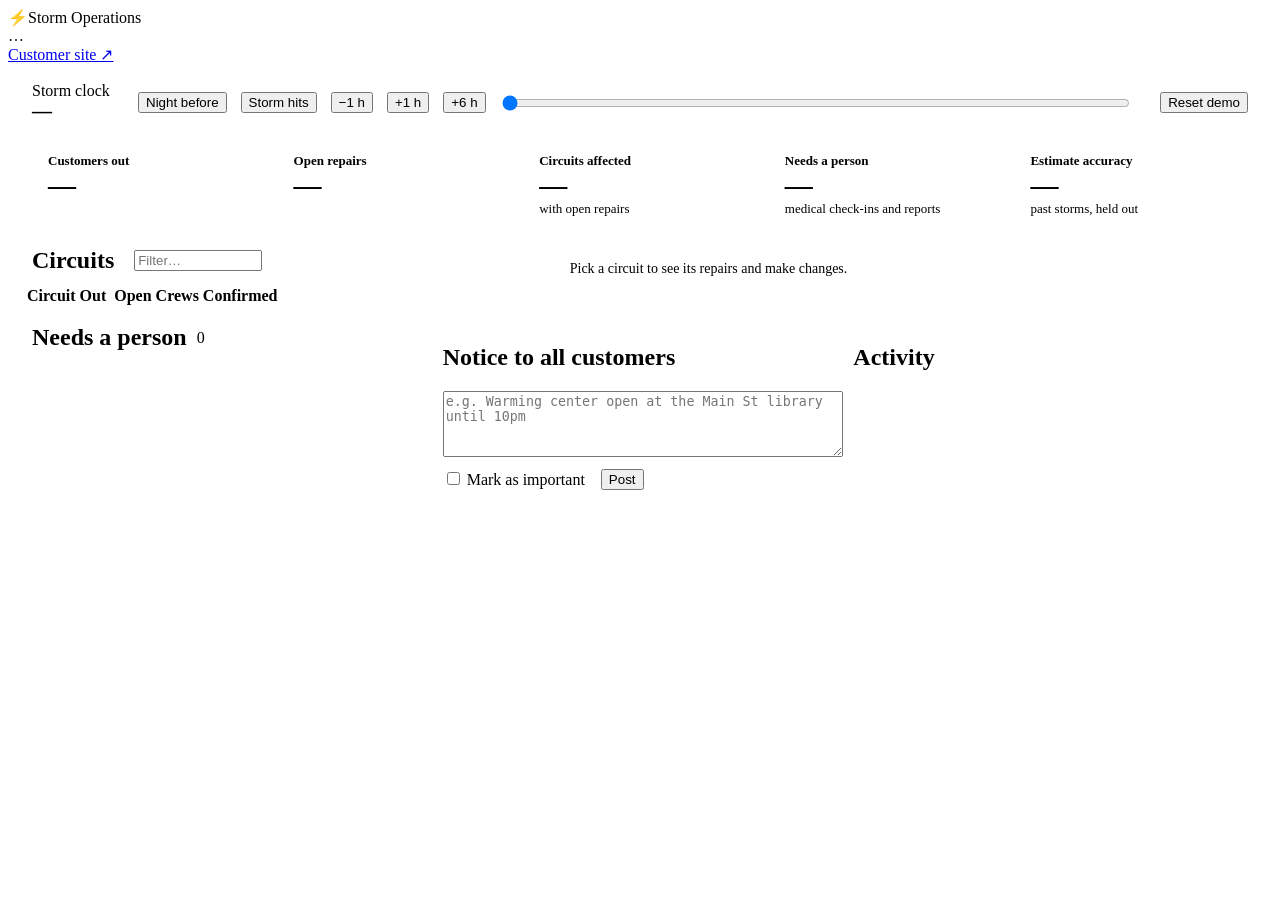
==== web/ops.html @ 541375b6 "Operations console and redesigned customer site - /ops: storm operations console for utility staff. " ====
<!doctype html>
<html lang="en">
<head>
<meta charset="utf-8">
<meta name="viewport" content="width=device-width, initial-scale=1">
<title>Storm Operations</title>
<link rel="stylesheet" href="/static/app.css">
<style>
.wrap { max-width: 1560px; margin: 0 auto; padding: 18px 24px 40px; display: grid; gap: 16px; }
.clockbar { display: flex; flex-wrap: wrap; align-items: center; gap: 10px 14px; }
.clockbar .now { font-size: 20px; font-weight: 750; font-variant-numeric: tabular-nums; min-width: 92px; }
.clockbar input[type=range] { flex: 1; min-width: 180px; accent-color: var(--brand); }
.kpis { display: grid; grid-template-columns: repeat(5, minmax(0, 1fr)); gap: 12px; }
.kpi { padding: 14px 16px; }
.kpi .k { color: var(--muted); font-size: 13px; font-weight: 600; }
.kpi .v { font-size: 28px; font-weight: 750; letter-spacing: -.01em; font-variant-numeric: tabular-nums; }
.kpi .d { color: var(--muted); font-size: 13px; }
.kpi.alert .v { color: var(--bad); }
.grid { display: grid; grid-template-columns: minmax(0, 1.05fr) minmax(0, 1.35fr) minmax(300px, .85fr); gap: 16px; align-items: start; }
.stack { display: grid; gap: 16px; }
.scroll { max-height: 640px; overflow: auto; margin: 0 -8px; }
.head { display: flex; align-items: center; gap: 10px; margin-bottom: 10px; }
.head h2 { margin: 0; }
.detail h3 { font-size: 22px; font-weight: 750; }
.facts { display: flex; flex-wrap: wrap; gap: 6px 16px; color: var(--ink-2); font-size: 14px; margin-top: 4px; }
.section { border-top: 1px solid var(--line); padding-top: 14px; margin-top: 14px; }
.section h2 { margin-bottom: 8px; }
.row { display: flex; flex-wrap: wrap; gap: 8px; align-items: center; }
.est { display: grid; grid-template-columns: auto 1fr; gap: 4px 14px; }
.est .l { color: var(--muted); font-size: 13px; }
.stepper { display: inline-flex; align-items: center; border: 1px solid var(--line); border-radius: 10px; overflow: hidden; }
.stepper button { border: 0; background: var(--surface-2); width: 34px; height: 34px; cursor: pointer; font-size: 18px; }
.stepper span { min-width: 44px; text-align: center; font-weight: 700; font-variant-numeric: tabular-nums; }
.queue { display: grid; gap: 8px; }
.q { border: 1px solid var(--line); border-radius: 12px; padding: 10px 12px; }
.q .t { display: flex; gap: 8px; align-items: center; font-weight: 650; }
.q .w { color: var(--ink-2); font-size: 13px; margin-top: 2px; }
.log { display: grid; gap: 6px; font-size: 13px; }
.log .e { display: grid; grid-template-columns: 1fr auto; gap: 8px; align-items: start; padding: 6px 0; border-bottom: 1px solid var(--line); }
.log .e.undone { color: var(--muted); text-decoration: line-through; }
.empty { color: var(--muted); font-size: 14px; }
textarea.field { width: 100%; resize: vertical; min-height: 60px; }
.bar { height: 6px; background: var(--surface-2); border-radius: 3px; overflow: hidden; min-width: 50px; }
.bar i { display: block; height: 100%; background: var(--bad); }
.tag { font-size: 12px; color: var(--muted); }
@media (max-width: 1280px) { .grid { grid-template-columns: minmax(0, 1fr) minmax(0, 1.3fr); } .grid > .stack:last-child { grid-column: 1 / -1; grid-template-columns: repeat(auto-fit, minmax(300px, 1fr)); } }
@media (max-width: 900px) { .grid { grid-template-columns: 1fr; } .kpis { grid-template-columns: repeat(2, 1fr); } .wrap { padding: 14px 16px 30px; } }
</style>
</head>
<body>
<header class="topbar">
  <div class="brand"><span class="mark" aria-hidden="true">⚡</span>Storm Operations</div>
  <span class="pill info" id="storm-chip">…</span>
  <div class="spacer"></div>
  <a class="btn" href="/" target="_blank" rel="noopener">Customer site ↗</a>
</header>

<main class="wrap">
  <section class="card clockbar" aria-label="Storm clock">
    <div><div class="small muted">Storm clock</div><div class="now" id="now">—</div></div>
    <button class="btn" data-to="-1">Night before</button>
    <button class="btn" data-to="0">Storm hits</button>
    <button class="btn" data-step="-1">−1 h</button>
    <button class="btn" data-step="1">+1 h</button>
    <button class="btn" data-step="6">+6 h</button>
    <input type="range" id="slider" min="-1" max="160" step="1" value="-1" aria-label="Storm hour">
    <span class="small muted" id="slider-l"></span>
    <button class="btn danger" id="reset">Reset demo</button>
  </section>

  <section class="kpis" aria-label="System status">
    <div class="card kpi"><div class="k">Customers out</div><div class="v" id="k-out">—</div><div class="d" id="k-out-d"></div></div>
    <div class="card kpi"><div class="k">Open repairs</div><div class="v" id="k-open">—</div><div class="d" id="k-open-d"></div></div>
    <div class="card kpi"><div class="k">Circuits affected</div><div class="v" id="k-circ">—</div><div class="d">with open repairs</div></div>
    <div class="card kpi alert"><div class="k">Needs a person</div><div class="v" id="k-esc">—</div><div class="d">medical check-ins and reports</div></div>
    <div class="card kpi"><div class="k">Estimate accuracy</div><div class="v" id="k-acc">—</div><div class="d" id="k-acc-d">past storms, held out</div></div>
  </section>

  <div class="grid">
    <section class="card">
      <div class="head"><h2>Circuits</h2><div class="spacer"></div><input class="field" id="filter" placeholder="Filter…" style="width:120px" aria-label="Filter circuits"></div>
      <div class="scroll"><table class="data" id="circuits"><thead><tr><th>Circuit</th><th class="num">Out</th><th></th><th class="num">Open</th><th class="num">Crews</th><th>Confirmed</th></tr></thead><tbody></tbody></table></div>
    </section>

    <section class="card detail" id="detail" aria-live="polite"><p class="empty">Pick a circuit to see its repairs and make changes.</p></section>

    <div class="stack">
      <section class="card"><div class="head"><h2>Needs a person</h2><span class="pill bad" id="esc-n">0</span></div><div class="queue" id="queue"></div></section>
      <section class="card">
        <h2>Notice to all customers</h2>
        <textarea class="field" id="sys-notice" maxlength="280" placeholder="e.g. Warming center open at the Main St library until 10pm"></textarea>
        <div class="row" style="margin-top:8px"><label class="small"><input type="checkbox" id="sys-warn"> Mark as important</label><div class="spacer"></div><button class="btn primary" id="sys-post">Post</button></div>
      </section>
      <section class="card"><h2>Activity</h2><div class="log" id="log"></div></section>
    </div>
  </div>
</main>
<div class="toast" id="toast"></div>

<script>
const $ = id => document.getElementById(id);
const esc = s => String(s ?? "").replace(/[&<>"]/g, c => ({ "&": "&amp;", "<": "&lt;", ">": "&gt;", '"': "&quot;" }[c]));
const fmt = n => Number(n).toLocaleString();
async function api(path, opts) {
  const r = await fetch(path, opts);
  if (!r.ok) { let m = r.statusText; try { m = (await r.json()).detail || m; } catch {} throw new Error(m); }
  return r.json();
}
const post = (path, body) => api(path, { method: "POST", headers: { "Content-Type": "application/json" }, body: JSON.stringify(body || {}) });
function toast(t) { const el = $("toast"); el.textContent = t; el.classList.add("on"); clearTimeout(toast.h); toast.h = setTimeout(() => el.classList.remove("on"), 2800); }

let S = { clock: null, overview: null, sel: null, detail: null, busy: false };

async function loadAll() {
  const [ov, q, log] = await Promise.all([api("/api/ops/overview"), api("/api/ops/escalations"), api("/api/ops/actions")]);
  S.overview = ov; S.clock = ov.clock;
  renderClock(); renderKpis(ov); renderCircuits(); renderQueue(q); renderLog(log);
  if (S.sel) await loadDetail(S.sel);
}
async function loadAccuracy() {
  try {
    const bt = await api("/api/backtest"), s = bt.uses_calibration ? bt.calibrated_on_test : bt.raw_on_test;
    $("k-acc").textContent = Math.round(s.coverage * 100) + "%";
    $("k-acc-d").textContent = `inside the range · ${Math.round(s.too_optimistic * 100)}% too soon`;
  } catch {}
}

// ---------- clock ----------
function renderClock() {
  const c = S.clock;
  $("storm-chip").textContent = `${c.storm} · winds to ${c.max_wind_mph} mph`;
  $("now").textContent = c.label;
  $("slider").max = c.max_h; $("slider").value = c.t_h;
  $("slider-l").textContent = c.phase === "pre_storm" ? `night before · storm in ${c.eta_hours} h` : `storm hour ${c.t_h}`;
}
async function setClock(h) {
  if (S.busy) return; S.busy = true; document.body.style.cursor = "progress";
  try {
    const r = await post("/api/ops/clock", { to_h: h });
    if (r.texts_sent) toast(`${r.texts_sent} customer text${r.texts_sent > 1 ? "s" : ""} sent`);
    await loadAll();
  } catch (e) { toast(e.message); } finally { S.busy = false; document.body.style.cursor = ""; }
}
document.querySelectorAll("[data-to]").forEach(b => b.onclick = () => setClock(+b.dataset.to));
document.querySelectorAll("[data-step]").forEach(b => b.onclick = () => setClock(Math.max(-1, Math.max(0, S.clock.t_h) + +b.dataset.step)));
$("slider").oninput = () => { const v = +$("slider").value; $("slider-l").textContent = v < 0 ? "night before" : `storm hour ${v}`; };
$("slider").onchange = () => setClock(+$("slider").value);
$("reset").onclick = async () => {
  if (!confirm("Reset the demo? This clears the storm clock, every staff action, and the SMS sessions.")) return;
  await post("/api/ops/reset"); S.sel = null; $("detail").innerHTML = `<p class="empty">Pick a circuit to see its repairs and make changes.</p>`;
  toast("Demo reset"); loadAll();
};

// ---------- overview ----------
function renderKpis(ov) {
  $("k-out").textContent = fmt(ov.customers_out);
  $("k-out-d").textContent = `of ${fmt(ov.customers_total)} customers (${(100 * ov.customers_out / Math.max(1, ov.customers_total)).toFixed(1)}%)`;
  $("k-open").textContent = fmt(ov.open_repairs);
  $("k-open-d").textContent = `${fmt(ov.done_repairs)} completed`;
  $("k-circ").textContent = fmt(ov.circuits_affected);
  $("k-esc").textContent = fmt(ov.escalations);
}
function renderCircuits() {
  const f = $("filter").value.trim().toLowerCase();
  const rows = (S.overview ? S.overview.circuits : []).filter(r => !f || r.circuit_id.toLowerCase().includes(f) || String(r.substation_id).toLowerCase().includes(f));
  const max = Math.max(1, ...rows.map(r => r.customers_out));
  $("circuits").querySelector("tbody").innerHTML = rows.length ? rows.map(r => `
    <tr data-c="${esc(r.circuit_id)}" class="${r.circuit_id === S.sel ? "sel" : ""}">
      <td><b>${esc(r.circuit_id)}</b><div class="tag">${esc(r.substation_id || "")}</div></td>
      <td class="num">${fmt(r.customers_out)}</td>
      <td><div class="bar"><i style="width:${(100 * r.customers_out / max).toFixed(0)}%"></i></div></td>
      <td class="num">${r.open_repairs}</td>
      <td class="num">${r.crews ?? "–"}${r.crews_set_by_ops ? " ✎" : ""}</td>
      <td>${r.confirmed_etr_h != null ? '<span class="pill good">✓</span>' : ""}</td></tr>`).join("")
    : `<tr><td colspan="6" class="empty">${S.clock && S.clock.phase === "pre_storm" ? "No damage yet. Move the storm clock forward." : "No circuits with damage."}</td></tr>`;
}
$("filter").oninput = renderCircuits;
$("circuits").onclick = e => { const tr = e.target.closest("tr[data-c]"); if (tr) { S.sel = tr.dataset.c; renderCircuits(); loadDetail(S.sel); } };

// ---------- circuit detail ----------
async function loadDetail(cid) {
  if (!S.detail || S.detail.circuit_id !== cid) $("detail").innerHTML = `<p class="empty">Loading ${esc(cid)}…</p>`;
  try {
    const d = await api(`/api/ops/circuits/${encodeURIComponent(cid)}`), j = JSON.stringify(d);
    // Don't redraw (and wipe a half-filled form) if nothing changed or someone is typing in the panel.
    const typing = $("detail").contains(document.activeElement) && /^(INPUT|SELECT|TEXTAREA)$/.test(document.activeElement.tagName);
    if (j === S.detailJson || (S.detail && S.detail.circuit_id === cid && typing && !S.force)) return;
    S.detail = d; S.detailJson = j; renderDetail();
  } catch (e) { $("detail").innerHTML = `<p class="empty">${esc(e.message)}</p>`; }
}
function renderDetail() {
  const d = S.detail, outage = S.clock.phase === "outage";
  const crews = d.crews ?? 1;
  let h = `<h3>${esc(d.circuit_id)}</h3>
    <div class="facts"><span>${fmt(d.customers)} customers</span><span><b>${fmt(d.customers_out)}</b> out</span><span>${d.open_repairs} open repairs</span><span>${d.done_repairs} done</span></div>`;
  h += `<div class="section"><h2>Restoration</h2>`;
  if (d.confirmed_etr) h += `<p style="margin:0 0 8px"><span class="pill good">✓ Confirmed</span> Power back by <b>${esc(d.confirmed_etr)}</b> <button class="btn sm" id="etr-clear">Remove</button></p>`;
  h += d.estimate ? `<div class="est"><span class="l">Model estimate</span><span><b>${esc(d.estimate.likely)}</b> · range ${esc(d.estimate.window)}</span>
      <span class="l">Why</span><span>${d.estimate.drivers.map(esc).join("; ")}</span></div>`
    : `<p class="empty" style="margin:0">${outage ? "No customers out on this circuit." : "Estimates appear once the storm hits."}</p>`;
  if (outage) h += `<div class="row" style="margin-top:10px"><select class="field" id="etr-at">${d.etr_options.map(o => `<option value="${o.h}">${esc(o.label)}</option>`).join("")}</select>
      <button class="btn primary" id="etr-go">Confirm restoration time</button></div>`;
  h += `</div>`;
  h += `<div class="section"><h2>Crews on this circuit</h2><div class="row">
      <div class="stepper"><button id="cr-m" aria-label="Fewer crews">−</button><span id="cr-v">${crews}</span><button id="cr-p" aria-label="More crews">+</button></div>
      <button class="btn primary" id="cr-go" ${outage ? "" : "disabled"}>Update crews</button><span class="small muted">Customers' estimates update right away.</span></div></div>`;
  h += `<div class="section"><h2>Open repairs</h2>${d.open.length ? `<table class="data"><thead><tr><th>Damage</th><th>Where</th><th>Reported</th><th></th></tr></thead><tbody>${d.open.map(r => `
      <tr style="cursor:default"><td>${esc(r.what)}<div class="tag">${esc(r.incident_id)} · ${esc(r.source)}</div></td><td>${esc(r.where)}<div class="tag">${esc(r.device_id)}</div></td>
      <td>${esc(r.reported)}</td><td class="num"><button class="btn sm" data-fix="${esc(r.incident_id)}">Mark repaired</button></td></tr>`).join("")}</tbody></table>`
    : `<p class="empty" style="margin:0">No open repairs.</p>`}</div>`;
  if (outage) h += `<div class="section"><h2>Log damage crews found</h2><div class="row">
      <select class="field" id="dm-type">${d.damage_types.map(t => `<option value="${t.id}">${esc(t.label)}</option>`).join("")}</select>
      <select class="field" id="dm-dev" style="max-width:260px">${d.devices.map(v => `<option value="${esc(v.device_id)}">${esc(v.label)} · ${fmt(v.customers)} customers</option>`).join("")}</select>
      <input class="field" id="dm-q" type="number" min="1" max="10" value="1" style="width:64px" aria-label="Quantity">
      <button class="btn primary" id="dm-go">Log damage</button></div></div>`;
  h += `<div class="section"><h2>Notice to this circuit</h2>${d.notices.filter(n => n.scope !== "everyone").map(n => `<p class="small" style="margin:0 0 6px">“${esc(n.text)}”</p>`).join("")}
      <div class="row"><input class="field" id="cn-text" maxlength="280" placeholder="e.g. Crews are on your street now" style="flex:1"><button class="btn" id="cn-go">Post</button></div></div>`;
  $("detail").innerHTML = h;

  let n = crews;
  const show = () => $("cr-v").textContent = n;
  $("cr-m").onclick = () => { n = Math.max(1, n - 1); show(); };
  $("cr-p").onclick = () => { n = Math.min(20, n + 1); show(); };
  $("cr-go").onclick = () => act("crews", { crews: n }, `Crews on ${d.circuit_id} set to ${n}`);
  if ($("etr-go")) $("etr-go").onclick = () => act("etr_confirmed", { at_h: +$("etr-at").value }, "Restoration time confirmed");
  if ($("etr-clear")) $("etr-clear").onclick = async () => {
    const log = await api("/api/ops/actions");
    const a = log.find(x => !x.undone && x.what === "Confirmed restoration time" && x.circuit_id === d.circuit_id);
    if (a) { await post(`/api/ops/actions/${a.id}/undo`); toast("Confirmed time removed"); loadAll(); }
  };
  $("detail").querySelectorAll("[data-fix]").forEach(b => b.onclick = () => act("repair_done", { incident_id: b.dataset.fix }, "Repair marked done"));
  if ($("dm-go")) $("dm-go").onclick = () => act("damage_found", { device_id: $("dm-dev").value, damage_type: $("dm-type").value, quantity: +$("dm-q").value }, "Damage logged");
  $("cn-go").onclick = () => { const t = $("cn-text").value.trim(); if (t) act("notice", { text: t, level: "info" }, "Notice posted to " + d.circuit_id); };
}
async function act(kind, payload, msg, circuit = S.sel) {
  if (S.busy) return; S.busy = true;
  try {
    const r = await post("/api/ops/actions", { kind, circuit_id: circuit, payload });
    toast(msg + (r.texts_sent ? ` · ${r.texts_sent} text${r.texts_sent > 1 ? "s" : ""} sent` : ""));
    S.busy = false; S.force = true; await loadAll(); S.force = false;
  } catch (e) { toast(e.message); } finally { S.busy = false; }
}
$("sys-post").onclick = () => {
  const t = $("sys-notice").value.trim(); if (!t) return;
  act("notice", { text: t, level: $("sys-warn").checked ? "warning" : "info" }, "Notice posted to all customers", null).then(() => { $("sys-notice").value = ""; });
};

// ---------- queue + log ----------
function renderQueue(q) {
  $("esc-n").textContent = q.length;
  $("queue").innerHTML = q.length ? q.map(x => `<div class="q"><div class="t"><span class="pill ${x.kind === "Safety report" ? "bad" : "warn"}">${esc(x.kind)}</span>${esc(x.who)}${x.account ? ` <span class="tag">${esc(x.account)}</span>` : ""}${x.at ? ` <span class="tag">${esc(x.at)}</span>` : ""}</div>
      <div class="w">${esc(x.why)}${x.circuit_id ? ` · ${esc(x.circuit_id)}` : ""}</div></div>`).join("")
    : `<p class="empty" style="margin:0">Nobody waiting.</p>`;
}
function renderLog(log) {
  $("log").innerHTML = log.length ? log.slice(0, 30).map(a => `<div class="e ${a.undone ? "undone" : ""}"><div><b>${esc(a.what)}</b> · ${esc(a.circuit_id)}<div class="muted">${esc(a.detail)} · ${esc(a.at)}</div></div>
      ${a.undone ? "" : `<button class="btn sm" data-undo="${a.id}">Undo</button>`}</div>`).join("")
    : `<p class="empty" style="margin:0">No changes yet.</p>`;
}
$("log").onclick = async e => {
  const b = e.target.closest("[data-undo]"); if (!b) return;
  await post(`/api/ops/actions/${b.dataset.undo}/undo`); toast("Undone"); loadAll();
};

loadAll(); loadAccuracy();
setInterval(() => { if (!S.busy) loadAll(); }, 8000);
</script>
</body>
</html>
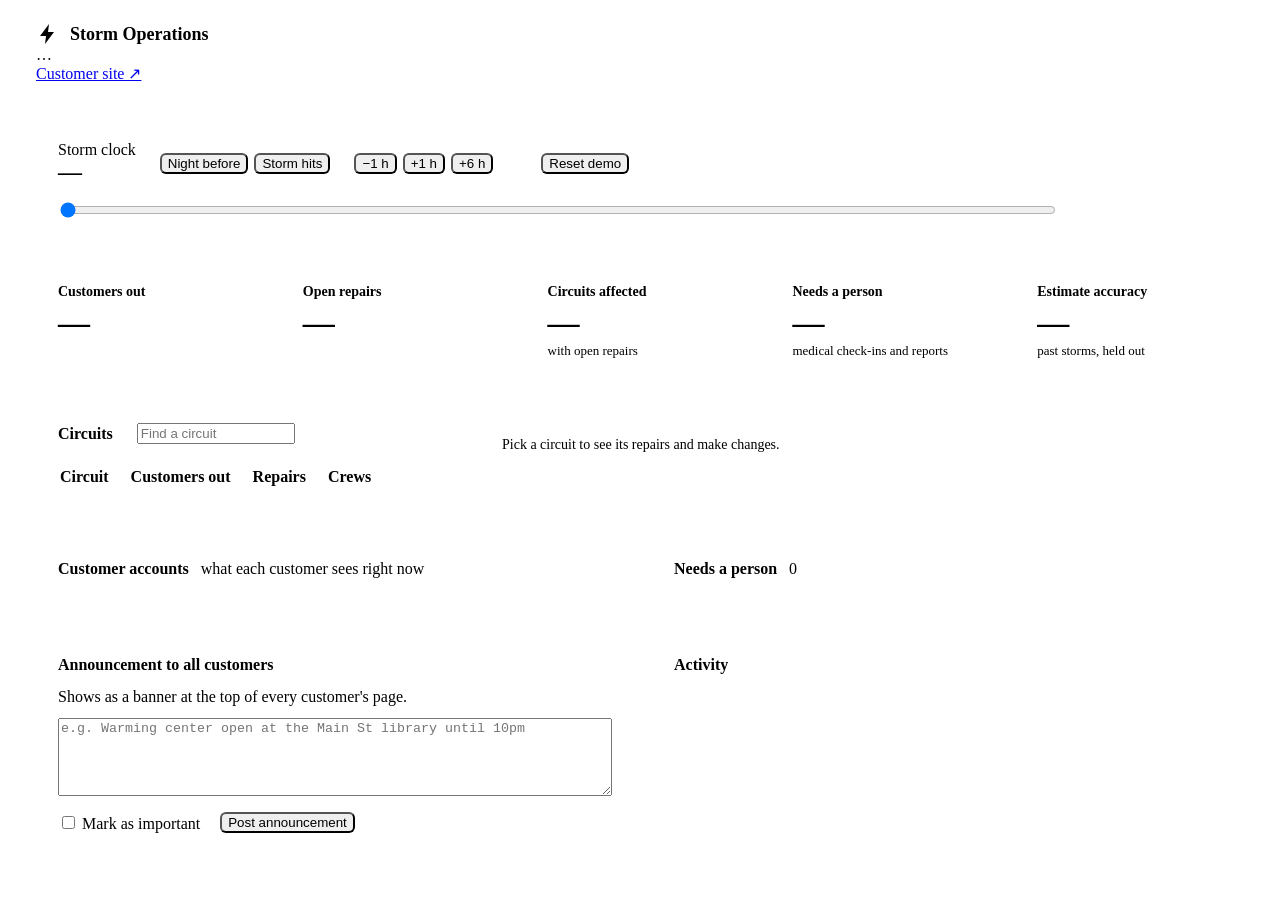
==== commit 47ed63b3: "Web chat wording, live accounts on the console, UI polish - Web chat: SMS keywords ("Reply WHY", "[E" ====
--- a/web/ops.html
+++ b/web/ops.html
@@ -6,50 +6,85 @@
 <title>Storm Operations</title>
 <link rel="stylesheet" href="/static/app.css">
 <style>
-.wrap { max-width: 1560px; margin: 0 auto; padding: 18px 24px 40px; display: grid; gap: 16px; }
-.clockbar { display: flex; flex-wrap: wrap; align-items: center; gap: 10px 14px; }
-.clockbar .now { font-size: 20px; font-weight: 750; font-variant-numeric: tabular-nums; min-width: 92px; }
-.clockbar input[type=range] { flex: 1; min-width: 180px; accent-color: var(--brand); }
-.kpis { display: grid; grid-template-columns: repeat(5, minmax(0, 1fr)); gap: 12px; }
-.kpi { padding: 14px 16px; }
-.kpi .k { color: var(--muted); font-size: 13px; font-weight: 600; }
-.kpi .v { font-size: 28px; font-weight: 750; letter-spacing: -.01em; font-variant-numeric: tabular-nums; }
+.card { border-radius: 10px; box-shadow: none; padding: 20px 22px; }
+.wrap { max-width: 1600px; margin: 0 auto; padding: 24px 28px 48px; display: grid; gap: 24px; }
+.topbar { padding: 14px 28px; }
+.wordmark { display: flex; align-items: center; gap: 10px; font-weight: 750; font-size: 18px; }
+.wordmark svg { width: 24px; height: 24px; color: var(--brand); }
+.btn { border-radius: 6px; }
+
+.clockbar { display: grid; gap: 14px; }
+.clockbar .top { display: flex; flex-wrap: wrap; align-items: center; gap: 12px 24px; }
+.clockbar .now { font-size: 24px; font-weight: 750; font-variant-numeric: tabular-nums; }
+.clockbar .group { display: inline-flex; gap: 6px; flex-wrap: wrap; }
+.clockbar .slide { display: flex; align-items: center; gap: 14px; }
+.clockbar input[type=range] { flex: 1; accent-color: var(--brand); }
+
+.kpis { display: grid; grid-template-columns: repeat(5, minmax(0, 1fr)); gap: 16px; }
+.kpi .k { color: var(--ink-2); font-size: 14px; font-weight: 600; }
+.kpi .v { font-size: 32px; font-weight: 750; letter-spacing: -.01em; font-variant-numeric: tabular-nums; margin: 4px 0 2px; }
 .kpi .d { color: var(--muted); font-size: 13px; }
 .kpi.alert .v { color: var(--bad); }
-.grid { display: grid; grid-template-columns: minmax(0, 1.05fr) minmax(0, 1.35fr) minmax(300px, .85fr); gap: 16px; align-items: start; }
-.stack { display: grid; gap: 16px; }
-.scroll { max-height: 640px; overflow: auto; margin: 0 -8px; }
-.head { display: flex; align-items: center; gap: 10px; margin-bottom: 10px; }
+
+.grid { display: grid; grid-template-columns: minmax(340px, 420px) minmax(0, 1fr); gap: 24px; align-items: start; }
+.side { grid-column: 1 / -1; display: grid; grid-template-columns: repeat(2, minmax(0, 1fr)); gap: 24px; align-items: start; }
+@media (min-width: 1700px) {
+  .grid { grid-template-columns: minmax(340px, 420px) minmax(0, 1fr) 360px; }
+  .side { grid-column: auto; grid-template-columns: 1fr; }
+}
+.head { display: flex; align-items: center; gap: 12px; margin-bottom: 14px; }
 .head h2 { margin: 0; }
-.detail h3 { font-size: 22px; font-weight: 750; }
-.facts { display: flex; flex-wrap: wrap; gap: 6px 16px; color: var(--ink-2); font-size: 14px; margin-top: 4px; }
-.section { border-top: 1px solid var(--line); padding-top: 14px; margin-top: 14px; }
-.section h2 { margin-bottom: 8px; }
-.row { display: flex; flex-wrap: wrap; gap: 8px; align-items: center; }
-.est { display: grid; grid-template-columns: auto 1fr; gap: 4px 14px; }
-.est .l { color: var(--muted); font-size: 13px; }
-.stepper { display: inline-flex; align-items: center; border: 1px solid var(--line); border-radius: 10px; overflow: hidden; }
-.stepper button { border: 0; background: var(--surface-2); width: 34px; height: 34px; cursor: pointer; font-size: 18px; }
-.stepper span { min-width: 44px; text-align: center; font-weight: 700; font-variant-numeric: tabular-nums; }
-.queue { display: grid; gap: 8px; }
-.q { border: 1px solid var(--line); border-radius: 12px; padding: 10px 12px; }
-.q .t { display: flex; gap: 8px; align-items: center; font-weight: 650; }
-.q .w { color: var(--ink-2); font-size: 13px; margin-top: 2px; }
-.log { display: grid; gap: 6px; font-size: 13px; }
-.log .e { display: grid; grid-template-columns: 1fr auto; gap: 8px; align-items: start; padding: 6px 0; border-bottom: 1px solid var(--line); }
+h2 { font-size: 16px; }
+.scroll { max-height: 640px; overflow: auto; margin: 0 -10px; }
+table.data td { padding: 11px 10px; }
+table.data th { padding: 8px 10px; }
+
+.detail h3 { font-size: 24px; font-weight: 750; }
+.facts { display: flex; flex-wrap: wrap; gap: 6px 22px; color: var(--ink-2); font-size: 15px; margin-top: 6px; }
+.section { border-top: 1px solid var(--line); padding-top: 20px; margin-top: 20px; }
+.section h2 { margin-bottom: 12px; }
+.row { display: flex; flex-wrap: wrap; gap: 10px; align-items: center; }
+.est { display: grid; grid-template-columns: 120px 1fr; gap: 8px 16px; line-height: 1.5; }
+.est .l { color: var(--muted); font-size: 14px; }
+.stepper { display: inline-flex; align-items: center; border: 1px solid var(--line); border-radius: 6px; overflow: hidden; }
+.stepper button { border: 0; background: var(--surface-2); width: 38px; height: 38px; cursor: pointer; font-size: 18px; }
+.stepper span { min-width: 48px; text-align: center; font-weight: 700; font-variant-numeric: tabular-nums; }
+.repairs { max-height: 340px; overflow: auto; margin: 0 -10px; }
+details.more { border-top: 1px solid var(--line); margin-top: 20px; padding-top: 16px; }
+details.more summary { cursor: pointer; font-weight: 650; font-size: 16px; list-style: none; display: flex; align-items: center; gap: 8px; }
+details.more summary::before { content: "+"; display: inline-grid; place-items: center; width: 20px; height: 20px; border: 1px solid var(--line); border-radius: 4px; font-weight: 600; color: var(--muted); }
+details.more[open] summary::before { content: "−"; }
+details.more summary::-webkit-details-marker { display: none; }
+details.more .body { margin-top: 14px; }
+
+.queue { display: grid; gap: 10px; }
+.accts { display: grid; }
+.acct-row { display: grid; grid-template-columns: 1fr auto; gap: 4px 12px; align-items: center; padding: 12px 0; border-bottom: 1px solid var(--line); }
+.acct-row:last-child { border-bottom: 0; }
+.acct-row .n { font-weight: 650; }
+.acct-row .st { font-size: 14px; font-weight: 600; }
+.acct-row .st.out { color: var(--bad); } .acct-row .st.on { color: var(--good); } .acct-row .st.storm { color: var(--warn); }
+.acct-row .told { grid-column: 1 / -1; font-size: 13px; color: var(--ink-2); }
+.q { border: 1px solid var(--line); border-radius: 8px; padding: 12px 14px; }
+.q .t { display: flex; gap: 8px; align-items: center; flex-wrap: wrap; font-weight: 650; }
+.q .w { color: var(--ink-2); font-size: 14px; margin-top: 4px; }
+.log { display: grid; font-size: 14px; }
+.log .e { display: grid; grid-template-columns: 1fr auto; gap: 10px; align-items: start; padding: 10px 0; border-bottom: 1px solid var(--line); }
+.log .e:last-child { border-bottom: 0; }
 .log .e.undone { color: var(--muted); text-decoration: line-through; }
 .empty { color: var(--muted); font-size: 14px; }
-textarea.field { width: 100%; resize: vertical; min-height: 60px; }
-.bar { height: 6px; background: var(--surface-2); border-radius: 3px; overflow: hidden; min-width: 50px; }
+textarea.field { width: 100%; resize: vertical; min-height: 72px; margin-top: 4px; }
+.bar { height: 6px; background: var(--surface-2); border-radius: 3px; overflow: hidden; width: 64px; display: inline-block; vertical-align: middle; margin-left: 10px; }
 .bar i { display: block; height: 100%; background: var(--bad); }
 .tag { font-size: 12px; color: var(--muted); }
-@media (max-width: 1280px) { .grid { grid-template-columns: minmax(0, 1fr) minmax(0, 1.3fr); } .grid > .stack:last-child { grid-column: 1 / -1; grid-template-columns: repeat(auto-fit, minmax(300px, 1fr)); } }
-@media (max-width: 900px) { .grid { grid-template-columns: 1fr; } .kpis { grid-template-columns: repeat(2, 1fr); } .wrap { padding: 14px 16px 30px; } }
+.ok-mark { color: var(--good); font-weight: 700; }
+@media (max-width: 1100px) { .kpis { grid-template-columns: repeat(3, 1fr); } }
+@media (max-width: 860px) { .grid, .side { grid-template-columns: 1fr; } .kpis { grid-template-columns: repeat(2, 1fr); } .wrap { padding: 16px 16px 32px; gap: 16px; } }
 </style>
 </head>
 <body>
 <header class="topbar">
-  <div class="brand"><span class="mark" aria-hidden="true">⚡</span>Storm Operations</div>
+  <div class="wordmark"><svg viewBox="0 0 24 24" fill="currentColor" aria-hidden="true"><path d="M13 2 4 14h6l-1 8 9-12h-6l1-8z"/></svg>Storm Operations</div>
   <span class="pill info" id="storm-chip">…</span>
   <div class="spacer"></div>
   <a class="btn" href="/" target="_blank" rel="noopener">Customer site ↗</a>
@@ -57,15 +92,14 @@
 
 <main class="wrap">
   <section class="card clockbar" aria-label="Storm clock">
-    <div><div class="small muted">Storm clock</div><div class="now" id="now">—</div></div>
-    <button class="btn" data-to="-1">Night before</button>
-    <button class="btn" data-to="0">Storm hits</button>
-    <button class="btn" data-step="-1">−1 h</button>
-    <button class="btn" data-step="1">+1 h</button>
-    <button class="btn" data-step="6">+6 h</button>
-    <input type="range" id="slider" min="-1" max="160" step="1" value="-1" aria-label="Storm hour">
-    <span class="small muted" id="slider-l"></span>
-    <button class="btn danger" id="reset">Reset demo</button>
+    <div class="top">
+      <div><div class="small muted">Storm clock</div><div class="now" id="now">—</div></div>
+      <div class="group"><button class="btn" data-to="-1">Night before</button><button class="btn" data-to="0">Storm hits</button></div>
+      <div class="group"><button class="btn" data-step="-1">−1 h</button><button class="btn" data-step="1">+1 h</button><button class="btn" data-step="6">+6 h</button></div>
+      <div class="spacer"></div>
+      <button class="btn danger" id="reset">Reset demo</button>
+    </div>
+    <div class="slide"><input type="range" id="slider" min="-1" max="160" step="1" value="-1" aria-label="Storm hour"><span class="small muted" id="slider-l" style="min-width:150px;text-align:right"></span></div>
   </section>
 
   <section class="kpis" aria-label="System status">
@@ -78,20 +112,22 @@
 
   <div class="grid">
     <section class="card">
-      <div class="head"><h2>Circuits</h2><div class="spacer"></div><input class="field" id="filter" placeholder="Filter…" style="width:120px" aria-label="Filter circuits"></div>
-      <div class="scroll"><table class="data" id="circuits"><thead><tr><th>Circuit</th><th class="num">Out</th><th></th><th class="num">Open</th><th class="num">Crews</th><th>Confirmed</th></tr></thead><tbody></tbody></table></div>
+      <div class="head"><h2>Circuits</h2><div class="spacer"></div><input class="field" id="filter" placeholder="Find a circuit" style="width:150px" aria-label="Find a circuit"></div>
+      <div class="scroll"><table class="data" id="circuits"><thead><tr><th>Circuit</th><th>Customers out</th><th class="num">Repairs</th><th class="num">Crews</th></tr></thead><tbody></tbody></table></div>
     </section>
 
     <section class="card detail" id="detail" aria-live="polite"><p class="empty">Pick a circuit to see its repairs and make changes.</p></section>
 
-    <div class="stack">
+    <div class="side">
+      <section class="card"><div class="head"><h2>Customer accounts</h2><span class="small muted">what each customer sees right now</span></div><div class="accts" id="accts"></div></section>
       <section class="card"><div class="head"><h2>Needs a person</h2><span class="pill bad" id="esc-n">0</span></div><div class="queue" id="queue"></div></section>
       <section class="card">
-        <h2>Notice to all customers</h2>
+        <div class="head"><h2>Announcement to all customers</h2></div>
+        <p class="small muted" style="margin:0 0 8px">Shows as a banner at the top of every customer's page.</p>
         <textarea class="field" id="sys-notice" maxlength="280" placeholder="e.g. Warming center open at the Main St library until 10pm"></textarea>
-        <div class="row" style="margin-top:8px"><label class="small"><input type="checkbox" id="sys-warn"> Mark as important</label><div class="spacer"></div><button class="btn primary" id="sys-post">Post</button></div>
+        <div class="row" style="margin-top:12px"><label class="small"><input type="checkbox" id="sys-warn"> Mark as important</label><div class="spacer"></div><button class="btn primary" id="sys-post">Post announcement</button></div>
       </section>
-      <section class="card"><h2>Activity</h2><div class="log" id="log"></div></section>
+      <section class="card"><div class="head"><h2>Activity</h2></div><div class="log" id="log"></div></section>
     </div>
   </div>
 </main>
@@ -112,9 +148,9 @@
 let S = { clock: null, overview: null, sel: null, detail: null, busy: false };
 
 async function loadAll() {
-  const [ov, q, log] = await Promise.all([api("/api/ops/overview"), api("/api/ops/escalations"), api("/api/ops/actions")]);
+  const [ov, q, log, accts] = await Promise.all([api("/api/ops/overview"), api("/api/ops/escalations"), api("/api/ops/actions"), api("/api/ops/accounts")]);
   S.overview = ov; S.clock = ov.clock;
-  renderClock(); renderKpis(ov); renderCircuits(); renderQueue(q); renderLog(log);
+  renderClock(); renderKpis(ov); renderCircuits(); renderQueue(q); renderLog(log); renderAccounts(accts);
   if (S.sel) await loadDetail(S.sel);
 }
 async function loadAccuracy() {
@@ -166,13 +202,11 @@
   const max = Math.max(1, ...rows.map(r => r.customers_out));
   $("circuits").querySelector("tbody").innerHTML = rows.length ? rows.map(r => `
     <tr data-c="${esc(r.circuit_id)}" class="${r.circuit_id === S.sel ? "sel" : ""}">
-      <td><b>${esc(r.circuit_id)}</b><div class="tag">${esc(r.substation_id || "")}</div></td>
-      <td class="num">${fmt(r.customers_out)}</td>
-      <td><div class="bar"><i style="width:${(100 * r.customers_out / max).toFixed(0)}%"></i></div></td>
+      <td><b>${esc(r.circuit_id)}</b>${r.confirmed_etr_h != null ? ' <span class="ok-mark" title="Restoration time confirmed">✓</span>' : ""}</td>
+      <td><span style="font-variant-numeric:tabular-nums;display:inline-block;min-width:48px;text-align:right">${fmt(r.customers_out)}</span><span class="bar"><i style="width:${(100 * r.customers_out / max).toFixed(0)}%"></i></span></td>
       <td class="num">${r.open_repairs}</td>
-      <td class="num">${r.crews ?? "–"}${r.crews_set_by_ops ? " ✎" : ""}</td>
-      <td>${r.confirmed_etr_h != null ? '<span class="pill good">✓</span>' : ""}</td></tr>`).join("")
-    : `<tr><td colspan="6" class="empty">${S.clock && S.clock.phase === "pre_storm" ? "No damage yet. Move the storm clock forward." : "No circuits with damage."}</td></tr>`;
+      <td class="num">${r.crews ?? "–"}${r.crews_set_by_ops ? '<span class="tag"> set</span>' : ""}</td></tr>`).join("")
+    : `<tr><td colspan="4" class="empty">${S.clock && S.clock.phase === "pre_storm" ? "No damage yet. Move the storm clock forward." : "No circuits with damage."}</td></tr>`;
 }
 $("filter").oninput = renderCircuits;
 $("circuits").onclick = e => { const tr = e.target.closest("tr[data-c]"); if (tr) { S.sel = tr.dataset.c; renderCircuits(); loadDetail(S.sel); } };
@@ -192,7 +226,7 @@
   const d = S.detail, outage = S.clock.phase === "outage";
   const crews = d.crews ?? 1;
   let h = `<h3>${esc(d.circuit_id)}</h3>
-    <div class="facts"><span>${fmt(d.customers)} customers</span><span><b>${fmt(d.customers_out)}</b> out</span><span>${d.open_repairs} open repairs</span><span>${d.done_repairs} done</span></div>`;
+    <div class="facts"><span>${esc(d.substation_id || "")}</span><span>${fmt(d.customers)} customers</span><span><b>${fmt(d.customers_out)}</b> out</span><span>${d.open_repairs} open repairs</span><span>${d.done_repairs} done</span></div>`;
   h += `<div class="section"><h2>Restoration</h2>`;
   if (d.confirmed_etr) h += `<p style="margin:0 0 8px"><span class="pill good">✓ Confirmed</span> Power back by <b>${esc(d.confirmed_etr)}</b> <button class="btn sm" id="etr-clear">Remove</button></p>`;
   h += d.estimate ? `<div class="est"><span class="l">Model estimate</span><span><b>${esc(d.estimate.likely)}</b> · range ${esc(d.estimate.window)}</span>
@@ -204,18 +238,20 @@
   h += `<div class="section"><h2>Crews on this circuit</h2><div class="row">
       <div class="stepper"><button id="cr-m" aria-label="Fewer crews">−</button><span id="cr-v">${crews}</span><button id="cr-p" aria-label="More crews">+</button></div>
       <button class="btn primary" id="cr-go" ${outage ? "" : "disabled"}>Update crews</button><span class="small muted">Customers' estimates update right away.</span></div></div>`;
-  h += `<div class="section"><h2>Open repairs</h2>${d.open.length ? `<table class="data"><thead><tr><th>Damage</th><th>Where</th><th>Reported</th><th></th></tr></thead><tbody>${d.open.map(r => `
-      <tr style="cursor:default"><td>${esc(r.what)}<div class="tag">${esc(r.incident_id)} · ${esc(r.source)}</div></td><td>${esc(r.where)}<div class="tag">${esc(r.device_id)}</div></td>
-      <td>${esc(r.reported)}</td><td class="num"><button class="btn sm" data-fix="${esc(r.incident_id)}">Mark repaired</button></td></tr>`).join("")}</tbody></table>`
+  h += `<div class="section"><h2>Open repairs (${d.open.length})</h2>${d.open.length ? `<div class="repairs"><table class="data"><thead><tr><th>Damage</th><th>Where</th><th>Reported</th><th></th></tr></thead><tbody>${d.open.map(r => `
+      <tr style="cursor:default"><td>${esc(r.what.charAt(0).toUpperCase() + r.what.slice(1))}<div class="tag">${esc(r.incident_id)} · ${esc(r.source)}</div></td><td>${esc(r.where)}<div class="tag">${esc(r.device_id)}</div></td>
+      <td>${esc(r.reported)}</td><td class="num"><button class="btn sm" data-fix="${esc(r.incident_id)}">Mark repaired</button></td></tr>`).join("")}</tbody></table></div>`
     : `<p class="empty" style="margin:0">No open repairs.</p>`}</div>`;
-  if (outage) h += `<div class="section"><h2>Log damage crews found</h2><div class="row">
+  if (outage) h += `<details class="more" id="more-dm"><summary>Log damage crews found</summary><div class="body row">
       <select class="field" id="dm-type">${d.damage_types.map(t => `<option value="${t.id}">${esc(t.label)}</option>`).join("")}</select>
       <select class="field" id="dm-dev" style="max-width:260px">${d.devices.map(v => `<option value="${esc(v.device_id)}">${esc(v.label)} · ${fmt(v.customers)} customers</option>`).join("")}</select>
       <input class="field" id="dm-q" type="number" min="1" max="10" value="1" style="width:64px" aria-label="Quantity">
-      <button class="btn primary" id="dm-go">Log damage</button></div></div>`;
-  h += `<div class="section"><h2>Notice to this circuit</h2>${d.notices.filter(n => n.scope !== "everyone").map(n => `<p class="small" style="margin:0 0 6px">“${esc(n.text)}”</p>`).join("")}
-      <div class="row"><input class="field" id="cn-text" maxlength="280" placeholder="e.g. Crews are on your street now" style="flex:1"><button class="btn" id="cn-go">Post</button></div></div>`;
+      <button class="btn primary" id="dm-go">Log damage</button></div></details>`;
+  h += `<details class="more" id="more-cn"><summary>Announcement to this circuit only</summary><div class="body">${d.notices.filter(n => n.scope !== "everyone").map(n => `<p class="small" style="margin:0 0 8px">“${esc(n.text)}”</p>`).join("")}
+      <div class="row"><input class="field" id="cn-text" maxlength="280" placeholder="e.g. Crews are on your street now" style="flex:1"><button class="btn" id="cn-go">Post</button></div></div></details>`;
+  const open = new Set([...$("detail").querySelectorAll("details[open]")].map(x => x.id));
   $("detail").innerHTML = h;
+  open.forEach(id => { const x = $(id); if (x) x.open = true; });
 
   let n = crews;
   const show = () => $("cr-v").textContent = n;
@@ -242,13 +278,27 @@
 }
 $("sys-post").onclick = () => {
   const t = $("sys-notice").value.trim(); if (!t) return;
-  act("notice", { text: t, level: $("sys-warn").checked ? "warning" : "info" }, "Notice posted to all customers", null).then(() => { $("sys-notice").value = ""; });
+  act("notice", { text: t, level: $("sys-warn").checked ? "warning" : "info" }, "Announcement posted to all customers", null).then(() => { $("sys-notice").value = ""; });
 };
+
+// ---------- customer accounts ----------
+function renderAccounts(list) {
+  const st = a => a.state === "out" ? ["out", `Out since ${a.outage_since}`] : a.state === "restored" ? ["on", `Restored ${a.restored_at}`]
+    : a.state === "storm_coming" ? ["storm", "Storm coming"] : ["on", "Power on"];
+  $("accts").innerHTML = list.map(a => {
+    const [c, label] = st(a);
+    const told = a.state === "out" ? `Told: back ${a.confirmed ? "by " + a.told + " (confirmed)" : "around " + a.told}`
+      : a.state === "storm_coming" && a.risk ? `Told: ${a.risk} outage risk` : a.state === "on" ? "Their line has no damage in this storm" : "";
+    return `<div class="acct-row"><div><span class="n">${esc(a.name)}</span> <span class="tag">${esc(a.account)} · ${esc(a.circuit_id)}${a.needs.length ? " · " + esc(a.needs.map(n => ({ insulin_fridge: "insulin", sump_pump: "sump pump" }[n] || n)).join(", ")) : ""}</span></div>
+      <a class="btn sm" href="/?account=${encodeURIComponent(a.premise_id)}" target="oc-customer">Open their page ↗</a>
+      <div class="told"><span class="st ${c}">${esc(label)}</span>${told ? " · " + esc(told) : ""}</div></div>`;
+  }).join("") || `<p class="empty" style="margin:0">No accounts.</p>`;
+}
 
 // ---------- queue + log ----------
 function renderQueue(q) {
   $("esc-n").textContent = q.length;
-  $("queue").innerHTML = q.length ? q.map(x => `<div class="q"><div class="t"><span class="pill ${x.kind === "Safety report" ? "bad" : "warn"}">${esc(x.kind)}</span>${esc(x.who)}${x.account ? ` <span class="tag">${esc(x.account)}</span>` : ""}${x.at ? ` <span class="tag">${esc(x.at)}</span>` : ""}</div>
+  $("queue").innerHTML = q.length ? q.map(x => `<div class="q"><div class="t"><span class="pill ${x.kind === "Safety report" ? "bad" : "warn"}">${esc(x.kind)}</span>${esc(x.who)}${x.account ? ` <span class="tag">${esc(x.account)}</span>` : ""}${x.at ? ` <span class="tag">at ${esc(x.at)}</span>` : ""}</div>
       <div class="w">${esc(x.why)}${x.circuit_id ? ` · ${esc(x.circuit_id)}` : ""}</div></div>`).join("")
     : `<p class="empty" style="margin:0">Nobody waiting.</p>`;
 }
